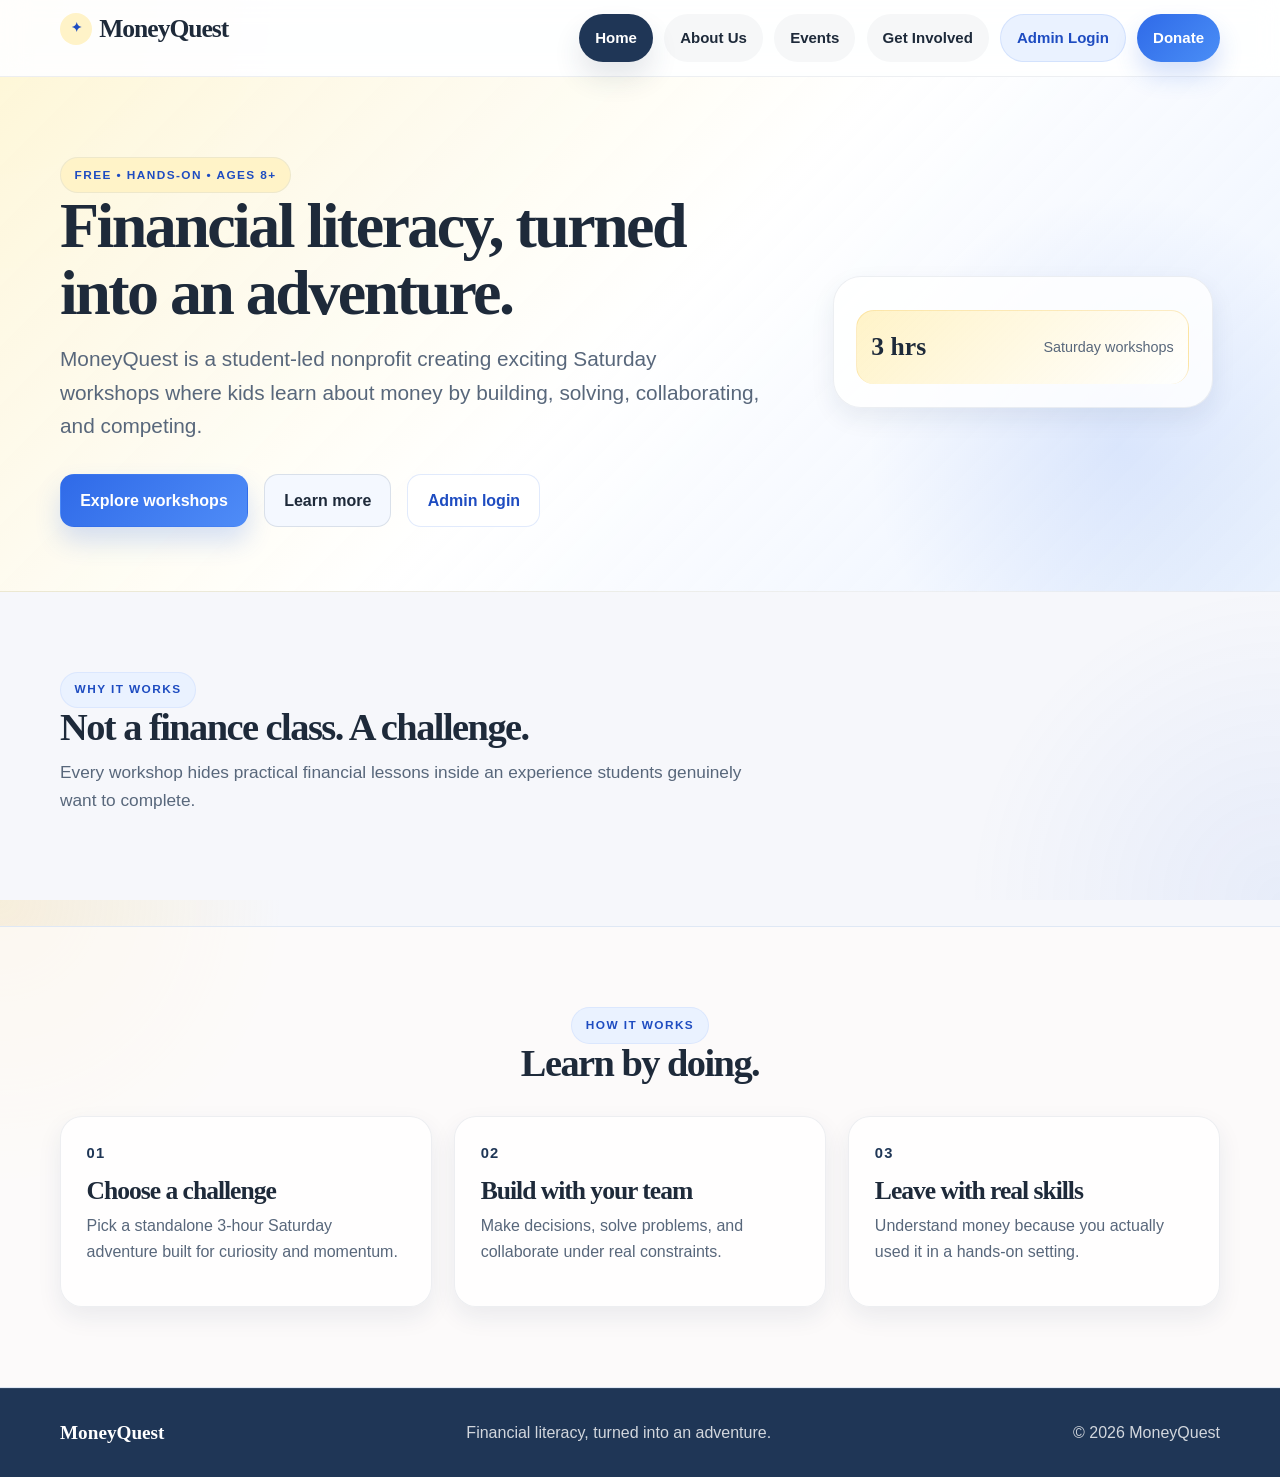
==== index.html @ f7e83d31 "First" ====
<!doctype html>
<html lang="en">
<head>
  <meta charset="utf-8">
  <meta name="viewport" content="width=device-width, initial-scale=1">
  <title>MoneyQuest | Financial Literacy, Turned Into an Adventure</title>
  <link rel="stylesheet" href="css/style.css">
</head>
<body>
  <div id="nav"></div>

  <main>
    <section class="hero">
      <div class="container hero-layout">
        <div>
          <span class="pill">Free • Hands-on • Ages 8+</span>
          <h1>Financial literacy, turned into an adventure.</h1>
          <p>MoneyQuest is a student-led nonprofit creating exciting Saturday workshops where kids learn about money by building, solving, collaborating, and competing.</p>
          <div class="hero-actions">
            <a class="btn primary" href="events.html">Explore workshops</a>
            <a class="btn secondary" href="about.html">Learn more</a>
            <a class="btn tertiary" href="login.html">Admin login</a>
          </div>
        </div>

        <div class="hero-panel">
          <div class="hero-panel__card">
            <div class="mini-stat mini-stat--accent">
              <span class="mini-stat__value">3 hrs</span>
              <span class="mini-stat__label">Saturday workshops</span>
            </div>
          </div>
        </div>
      </div>
    </section>

    <section class="section">
      <div class="container">
        <div class="section-intro">
          <span class="pill alt">Why it works</span>
          <h2>Not a finance class. A challenge.</h2>
          <p>Every workshop hides practical financial lessons inside an experience students genuinely want to complete.</p>
        </div>
      </div>
    </section>

    <section class="section light">
      <div class="container">
        <div class="section-intro center">
          <span class="pill alt">How it works</span>
          <h2>Learn by doing.</h2>
        </div>

        <div class="grid three">
          <article class="card">
            <strong class="step-number">01</strong>
            <h3>Choose a challenge</h3>
            <p>Pick a standalone 3-hour Saturday adventure built for curiosity and momentum.</p>
          </article>
          <article class="card">
            <strong class="step-number">02</strong>
            <h3>Build with your team</h3>
            <p>Make decisions, solve problems, and collaborate under real constraints.</p>
          </article>
          <article class="card">
            <strong class="step-number">03</strong>
            <h3>Leave with real skills</h3>
            <p>Understand money because you actually used it in a hands-on setting.</p>
          </article>
        </div>
      </div>
    </section>
  </main>

  <div id="footer"></div>
  <script src="js/common.js"></script>
</body>
</html>
---- css/style.css ----
:root {
  --bg: #f6f7fb;
  --bg-strong: #edf3ff;
  --panel: #ffffff;
  --panel-strong: #f4f8ff;
  --ink: #1e2a3a;
  --muted: #58677b;
  --line: #dfe8f5;
  --navy: #1f3656;
  --blue: #2f6ae8;
  --blue-deep: #1e4cc1;
  --blue-soft: #eaf2ff;
  --yellow: #f7c95a;
  --yellow-soft: #fff3c8;
  --orange: #ef9d4d;
  --shadow: 0 20px 50px rgba(31, 54, 86, 0.12);
  --shadow-soft: 0 10px 25px rgba(31, 54, 86, 0.08);
  --danger: #bc4d4d;
}

* { box-sizing: border-box; }

html { scroll-behavior: smooth; }

html, body {
  height: 100%;
}

body {
  margin: 0;
  font-family: "Segoe UI", Inter, sans-serif;
  color: var(--ink);
  background:
    radial-gradient(circle at top left, rgba(247, 201, 90, 0.2), transparent 18%),
    radial-gradient(circle at bottom right, rgba(47, 106, 232, 0.08), transparent 20%),
    var(--bg);
  line-height: 1.6;
  display: flex;
  flex-direction: column;
  min-height: 100vh;
}

main {
  flex: 1 0 auto;
}

img { max-width: 100%; display: block; }

a { color: inherit; text-decoration: none; }

button, input, textarea { font: inherit; }

h1, h2, h3, .brand {
  font-family: Georgia, "Times New Roman", serif;
  letter-spacing: -0.04em;
  line-height: 1.04;
  margin: 0 0 0.7em;
}

p { margin: 0 0 1rem; }

.container {
  width: min(1160px, calc(100% - 32px));
  margin: 0 auto;
}

.nav {
  position: sticky;
  top: 0;
  z-index: 40;
  backdrop-filter: blur(14px);
  background: rgba(255, 255, 255, 0.9);
  border-bottom: 1px solid rgba(31, 54, 86, 0.08);
}

.nav-inner {
  display: flex;
  align-items: center;
  justify-content: space-between;
  min-height: 76px;
  gap: 18px;
}

.brand {
  display: inline-flex;
  align-items: center;
  gap: 0.45rem;
  font-size: clamp(1.35rem, 2vw, 2rem);
  font-weight: 800;
  color: var(--ink);
  font-family: Georgia, "Times New Roman", serif;
}

.brand::before {
  content: "✦";
  display: inline-flex;
  align-items: center;
  justify-content: center;
  width: 2rem;
  height: 2rem;
  border-radius: 50%;
  background: var(--yellow-soft);
  color: var(--blue-deep);
  font-size: 0.8rem;
}

.navlinks {
  display: flex;
  align-items: center;
  gap: 0.7rem;
  flex-wrap: wrap;
}

.nav-pill {
  display: inline-flex;
  align-items: center;
  justify-content: center;
  min-height: 48px;
  padding: 0.7rem 1rem;
  border-radius: 999px;
  background: rgba(31, 54, 86, 0.04);
  color: var(--ink);
  font-size: 0.94rem;
  font-weight: 700;
  transition: transform 0.2s ease, background 0.2s ease, color 0.2s ease, box-shadow 0.2s ease;
}

.nav-pill:hover {
  transform: translateY(-1px);
  background: rgba(31, 54, 86, 0.06);
}

.nav-pill--active {
  background: var(--navy);
  color: #fff;
  box-shadow: 0 16px 28px rgba(31, 54, 86, 0.12);
}

.nav-pill--primary {
  background: linear-gradient(135deg, var(--blue), #4a8ef6);
  color: #fff;
  box-shadow: 0 14px 24px rgba(47, 106, 232, 0.2);
}

.nav-pill--login {
  background: var(--blue-soft);
  color: var(--blue-deep);
  border: 1px solid rgba(47, 106, 232, 0.12);
}

.hero {
  position: relative;
  overflow: hidden;
  padding: 5rem 0 4rem;
  background: linear-gradient(135deg, rgba(255, 247, 215, 0.9), rgba(255, 255, 255, 0.96) 50%, rgba(233, 242, 255, 0.85));
  border-bottom: 1px solid rgba(31, 54, 86, 0.08);
}

.hero::before {
  content: "";
  position: absolute;
  inset: auto -10% -28% auto;
  width: 36rem;
  height: 36rem;
  background: radial-gradient(circle, rgba(47, 106, 232, 0.12), transparent 62%);
  pointer-events: none;
}

.hero .container {
  position: relative;
  z-index: 1;
}

.hero-layout {
  display: grid;
  grid-template-columns: 1.3fr 0.7fr;
  gap: 2rem;
  align-items: center;
}

.hero-panel {
  display: flex;
  justify-content: center;
}

.hero-panel__card {
  width: min(100%, 380px);
  padding: 1.4rem;
  border-radius: 28px;
  background: rgba(255, 255, 255, 0.82);
  border: 1px solid rgba(31, 54, 86, 0.08);
  box-shadow: var(--shadow-soft);
}

.mini-stat {
  display: flex;
  align-items: center;
  justify-content: space-between;
  gap: 1rem;
  padding: 1.1rem 0.8rem;
  border-bottom: 1px solid var(--line);
}

.mini-stat:last-child {
  border-bottom: 0;
}

.mini-stat__value {
  display: block;
  font-size: clamp(1.5rem, 2vw, 2.2rem);
  font-weight: 800;
  font-family: Georgia, "Times New Roman", serif;
  color: var(--ink);
}

.mini-stat__label {
  color: var(--muted);
  font-size: 0.9rem;
  max-width: 160px;
  text-align: right;
}

.mini-stat--accent {
  background: linear-gradient(135deg, var(--yellow-soft), rgba(255,255,255,0.8));
  border-radius: 18px;
  margin-top: 0.7rem;
  padding: 1rem 0.9rem;
  border: 1px solid rgba(247, 201, 90, 0.35);
}

.hero h1 {
  max-width: 740px;
  font-size: clamp(3rem, 5vw, 5.2rem);
  margin-bottom: 1rem;
}

.hero p {
  max-width: 700px;
  font-size: clamp(1.05rem, 1.8vw, 1.3rem);
  color: var(--muted);
}

.hero-actions {
  display: flex;
  flex-wrap: wrap;
  gap: 1rem;
  margin-top: 2rem;
}

.pill {
  display: inline-flex;
  align-items: center;
  justify-content: center;
  padding: 0.48rem 0.85rem;
  border-radius: 999px;
  font-size: 0.74rem;
  letter-spacing: 0.12em;
  text-transform: uppercase;
  font-weight: 800;
  background: var(--yellow-soft);
  color: var(--blue-deep);
  border: 1px solid rgba(47, 106, 232, 0.08);
}

.pill.alt {
  background: var(--blue-soft);
  color: var(--blue-deep);
  border-color: rgba(47, 106, 232, 0.08);
}

.section {
  padding: 5rem 0;
}

.section-intro {
  max-width: 720px;
  margin-bottom: 2rem;
}

.section-intro.center {
  max-width: 900px;
  margin-left: auto;
  margin-right: auto;
  text-align: center;
}

.section-intro h2 {
  font-size: clamp(2.3rem, 3vw, 3.3rem);
  margin-bottom: 0.7rem;
}

.section-intro p {
  font-size: 1.08rem;
  color: var(--muted);
}

.light {
  background: rgba(255, 253, 249, 0.7);
  border-top: 1px solid var(--line);
  border-bottom: 1px solid var(--line);
}

.grid {
  display: grid;
  gap: 1.4rem;
}

.three {
  grid-template-columns: repeat(3, minmax(0, 1fr));
  align-items: stretch;
}

.card {
  background: rgba(255, 255, 255, 0.76);
  border: 1px solid rgba(31, 54, 86, 0.08);
  border-radius: 22px;
  padding: 1.6rem;
  box-shadow: var(--shadow-soft);
  min-height: 100%;
}

.card > .emoji,
.emoji {
  display: inline-flex;
  align-items: center;
  justify-content: center;
  width: 4rem;
  height: 4rem;
  border-radius: 18px;
  background: linear-gradient(135deg, var(--yellow-soft), var(--blue-soft));
  font-size: 2rem;
  margin-bottom: 1rem;
  border: 1px solid rgba(47, 106, 232, 0.08);
}

.step-number {
  display: block;
  margin-bottom: 0.75rem;
  color: var(--navy);
  font-size: 0.92rem;
  font-weight: 800;
  letter-spacing: 0.08em;
}

.hero-emoji {
  width: 5rem;
  height: 5rem;
  font-size: 2.6rem;
  margin-bottom: 1.2rem;
}

.card h2, .card h3 {
  font-size: clamp(1.4rem, 2vw, 2rem);
  margin-bottom: 0.55rem;
}

.card p {
  color: var(--muted);
}

.muted { color: var(--muted); }

.page-hero {
  padding-top: 4rem;
  padding-bottom: 2rem;
}

.page-hero .section-intro {
  margin-bottom: 0;
}

.story-grid {
  display: grid;
  grid-template-columns: repeat(2, minmax(0, 1fr));
  gap: 1.5rem;
  margin-top: 2rem;
}

.story-card {
  background: rgba(255,255,255,0.8);
  border: 1px solid var(--line);
  border-radius: 22px;
  padding: 1.7rem;
  box-shadow: var(--shadow-soft);
}

.story-card h3 {
  font-size: clamp(1.5rem, 2vw, 2rem);
  margin-bottom: 0.7rem;
}

.event-hero {
  padding-top: 3rem;
  padding-bottom: 1.5rem;
}

.event-card {
  display: flex;
  flex-direction: column;
  min-height: 100%;
}

.event-card__meta {
  margin: 0.7rem 0 1rem;
  color: var(--muted);
  font-size: 0.96rem;
}

.event-card__footer {
  margin-top: auto;
  display: flex;
  align-items: center;
  justify-content: space-between;
  gap: 0.8rem;
  flex-wrap: wrap;
  padding-top: 1rem;
}

.event-card__footer strong {
  color: var(--ink);
}

.team-grid {
  display: grid;
  grid-template-columns: repeat(4, minmax(0, 1fr));
  gap: 1.25rem;
  margin-top: 2rem;
}

.team-card {
  background: rgba(255,255,255,0.8);
  border: 1px solid var(--line);
  border-radius: 20px;
  padding: 1.2rem;
  box-shadow: var(--shadow-soft);
  text-align: left;
}

.team-card__avatar {
  width: 3.2rem;
  height: 3.2rem;
  border-radius: 50%;
  display: inline-flex;
  align-items: center;
  justify-content: center;
  background: linear-gradient(135deg, var(--yellow-soft), var(--blue-soft));
  border: 1px solid rgba(47, 106, 232, 0.08);
  font-size: 1.4rem;
  margin-bottom: 0.9rem;
}

.team-card h3 {
  font-size: 1.2rem;
  margin-bottom: 0.2rem;
}

.team-role {
  display: inline-block;
  margin-bottom: 0.7rem;
  font-size: 0.76rem;
  letter-spacing: 0.08em;
  text-transform: uppercase;
  color: var(--blue-deep);
  font-weight: 800;
}

.team-card p {
  margin-bottom: 0;
  font-size: 0.95rem;
}

.lead {
  font-size: 1.15rem;
  max-width: 760px;
}

.tag {
  display: inline-flex;
  align-items: center;
  justify-content: center;
  padding: 0.38rem 0.7rem;
  margin: 0.18rem 0.35rem 0.18rem 0;
  border-radius: 999px;
  background: var(--blue-soft);
  border: 1px solid rgba(47, 106, 232, 0.09);
  color: var(--blue-deep);
  font-size: 0.72rem;
  font-weight: 700;
}

.tag.open {
  background: rgba(247, 201, 90, 0.2);
  color: #7d5612;
  border-color: rgba(247, 201, 90, 0.28);
}

.btn {
  display: inline-flex;
  align-items: center;
  justify-content: center;
  gap: 0.5rem;
  min-height: 46px;
  padding: 0.78rem 1.2rem;
  border-radius: 14px;
  border: 1px solid transparent;
  font-weight: 800;
  cursor: pointer;
  transition: transform 0.18s ease, box-shadow 0.18s ease, border-color 0.18s ease;
}

.btn:hover {
  transform: translateY(-1px);
}

.btn.primary {
  background: linear-gradient(135deg, var(--blue), #4f8cf7);
  color: #fff;
  box-shadow: 0 14px 26px rgba(47, 106, 232, 0.2);
}

.btn.secondary {
  background: var(--panel-strong);
  color: var(--ink);
  border-color: rgba(31, 54, 86, 0.12);
}

.btn.tertiary {
  background: rgba(255, 255, 255, 0.8);
  color: var(--blue-deep);
  border-color: rgba(47, 106, 232, 0.14);
}

.btn.danger {
  background: #fff0ee;
  color: var(--danger);
  border-color: rgba(166, 61, 53, 0.15);
}

.btn.disabled {
  background: #f1efe9;
  color: var(--muted);
  cursor: not-allowed;
  box-shadow: none;
}

.btn.small {
  min-height: 36px;
  padding: 0.5rem 0.8rem;
  font-size: 0.82rem;
}

.form {
  max-width: 650px;
  margin: 2.2rem auto;
}

.form-inner { max-width: 700px; }

.field {
  display: flex;
  flex-direction: column;
  gap: 0.5rem;
  margin: 1rem 0;
}

.field label, label {
  font-weight: 700;
  color: var(--ink);
}

.field input,
.field textarea,
.field select {
  width: 100%;
  padding: 0.85rem 1rem;
  border: 1px solid rgba(103, 94, 86, 0.2);
  border-radius: 14px;
  background: rgba(255, 255, 255, 0.78);
  color: var(--ink);
  box-shadow: inset 0 1px 1px rgba(0,0,0,0.02);
}

.field textarea {
  min-height: 130px;
  resize: vertical;
}

.field input:focus,
.field textarea:focus,
.field select:focus {
  outline: 3px solid rgba(183, 103, 77, 0.12);
  border-color: rgba(183, 103, 77, 0.35);
}

.row {
  display: grid;
  grid-template-columns: repeat(2, minmax(0, 1fr));
  gap: 1rem;
}

hr {
  border: 0;
  border-top: 1px solid var(--line);
  margin: 1.8rem 0;
}

.notice, .error {
  padding: 0.9rem 1rem;
  border-radius: 12px;
  font-weight: 700;
  margin-top: 0.8rem;
}

.notice {
  background: var(--sage-soft);
  color: #254b2b;
}

.error {
  background: #fdeae7;
  color: var(--danger);
}

.check {
  display: flex;
  align-items: flex-start;
  gap: 0.75rem;
  margin: 1rem 0;
  color: var(--muted);
}

.check input {
  margin-top: 0.3rem;
}

.center { text-align: center; }

.dashboard { padding: 2.5rem 0 4rem; }

.dashboard-head {
  display: flex;
  justify-content: space-between;
  align-items: center;
  gap: 1rem;
  margin-bottom: 1.5rem;
}

.dashboard-head h1 {
  font-size: clamp(2.4rem, 4vw, 3.4rem);
  margin-bottom: 0.2rem;
}

.dashboard-grid {
  display: grid;
  grid-template-columns: minmax(0, 0.9fr) minmax(0, 1.4fr);
  gap: 1.4rem;
}

.statgrid {
  display: grid;
  grid-template-columns: repeat(4, minmax(0, 1fr));
  gap: 1rem;
  margin-bottom: 1.3rem;
}

.statgrid .card {
  padding: 1.2rem 1rem;
}

.stat {
  font-size: 2rem;
  font-weight: 800;
  color: var(--ink);
  margin-bottom: 0.2rem;
  font-family: Georgia, "Times New Roman", serif;
}

.section-head {
  display: flex;
  align-items: center;
  justify-content: space-between;
  gap: 0.7rem;
  margin-bottom: 1rem;
}

.eventrow {
  display: grid;
  grid-template-columns: minmax(0, 1.6fr) minmax(105px, 0.7fr) minmax(90px, 0.7fr) auto;
  gap: 1rem;
  align-items: center;
  padding: 1rem 0;
  border-bottom: 1px solid var(--line);
}

.eventrow:last-child { border-bottom: 0; }

.event-tabs {
  display: flex;
  gap: 0.75rem;
  margin: 1.5rem 0 1.25rem;
  flex-wrap: wrap;
}

.event-tab {
  appearance: none;
  border: 1px solid rgba(31, 54, 86, 0.12);
  background: rgba(255, 255, 255, 0.7);
  color: var(--ink);
  border-radius: 999px;
  min-height: 44px;
  padding: 0.7rem 1rem;
  font-weight: 800;
  cursor: pointer;
}

.event-tab.is-active {
  background: var(--navy);
  color: #fff;
  border-color: var(--navy);
}

.event-list {
  display: flex;
  flex-direction: column;
  gap: 1.1rem;
}

.event-banner-card {
  display: flex;
  flex-direction: column;
  gap: 1rem;
  padding: 1.3rem 1.4rem;
  background: rgba(255,255,255,0.82);
  border: 1px solid rgba(31, 54, 86, 0.08);
  border-radius: 24px;
  box-shadow: var(--shadow-soft);
}

.event-banner-card__content {
  display: grid;
  grid-template-columns: 86px minmax(0, 1fr);
  gap: 1.2rem;
  align-items: start;
}

.event-banner-card__icon {
  display: flex;
  align-items: center;
  justify-content: center;
  width: 86px;
  height: 86px;
  border-radius: 22px;
  background: linear-gradient(135deg, var(--yellow-soft), var(--blue-soft));
  font-size: 2.3rem;
  border: 1px solid rgba(47, 106, 232, 0.08);
}

.event-banner-card__body h2 {
  margin: 0.35rem 0 0.15rem;
  font-size: clamp(1.9rem, 2.4vw, 3rem);
}

.event-banner-card__topline {
  display: flex;
  justify-content: space-between;
  align-items: center;
  gap: 1rem;
  flex-wrap: wrap;
}

.event-banner-card__tags {
  display: flex;
  flex-wrap: wrap;
  gap: 0.35rem;
  margin-top: 0.8rem;
}

.event-banner-card__footer {
  display: flex;
  justify-content: space-between;
  align-items: center;
  gap: 0.8rem;
  flex-wrap: wrap;
  padding-top: 0.8rem;
  border-top: 1px solid var(--line);
}

.event-banner-card--past {
  background: rgba(244, 248, 255, 0.9);
}

.admin-edit-card {
  margin-top: 1.5rem;
}

.admin-list-block {
  margin-top: 1.5rem;
  padding-top: 1.1rem;
  border-top: 1px solid var(--line);
}

.admin-list-block h3 {
  font-size: 1.15rem;
  margin-bottom: 0.8rem;
}

.admin-list {
  display: flex;
  flex-direction: column;
  gap: 0.75rem;
}

.admin-item {
  display: flex;
  align-items: center;
  justify-content: space-between;
  gap: 0.85rem;
  padding: 0.8rem 0.9rem;
  border-radius: 12px;
  background: var(--panel-strong);
  border: 1px solid var(--line);
}

.admin-item__meta {
  display: flex;
  flex-direction: column;
  gap: 0.1rem;
}

footer {
  margin-top: auto;
  background: var(--navy);
  color: rgba(255,255,255,0.8);
  border-top: 1px solid rgba(255,255,255,0.08);
}

.footer-inner {
  display: flex;
  justify-content: space-between;
  align-items: center;
  flex-wrap: wrap;
  gap: 0.75rem 1rem;
  min-height: 88px;
}

footer b {
  color: #fff;
  font-family: Georgia, "Times New Roman", serif;
  font-size: 1.2rem;
}

@media (max-width: 850px) {
  .three,
  .dashboard-grid,
  .statgrid {
    grid-template-columns: repeat(2, minmax(0, 1fr));
  }

  .hero-layout {
    grid-template-columns: 1fr;
    gap: 1.5rem;
  }

  .hero {
    padding-top: 4rem;
  }

  .hero-panel {
    justify-content: flex-start;
  }

  .eventrow {
    grid-template-columns: 1fr;
    padding-bottom: 1.2rem;
  }

  .navlinks {
    gap: 0.7rem;
  }
}

@media (max-width: 560px) {
  .three,
  .dashboard-grid,
  .statgrid,
  .row {
    grid-template-columns: 1fr;
  }

  .nav-inner {
    align-items: flex-start;
    padding: 0.8rem 0;
  }

  .navlinks {
    justify-content: flex-end;
    gap: 0.45rem;
    flex-wrap: wrap;
  }

  .navlinks > a:not(.nav-pill--login):not(.nav-pill--primary) {
    display: none;
  }

  .nav-pill,
  .nav-pill--login,
  .nav-pill--primary {
    min-height: 40px;
    padding: 0.55rem 0.8rem;
    font-size: 0.75rem;
  }

  .hero {
    padding-top: 4rem;
    padding-bottom: 3rem;
  }

  .hero h1 {
    font-size: clamp(2.5rem, 12vw, 3.5rem);
  }

  .hero p {
    font-size: 1rem;
  }

  .hero-actions {
    flex-direction: column;
    align-items: stretch;
  }

  .hero-actions .btn {
    width: 100%;
  }

  .mini-stat--accent {
    width: 100%;
  }

  .section {
    padding: 4rem 0;
  }

  .dashboard-head {
    flex-direction: column;
    align-items: flex-start;
  }

  .container {
    width: min(100% - 22px, 1160px);
  }
}
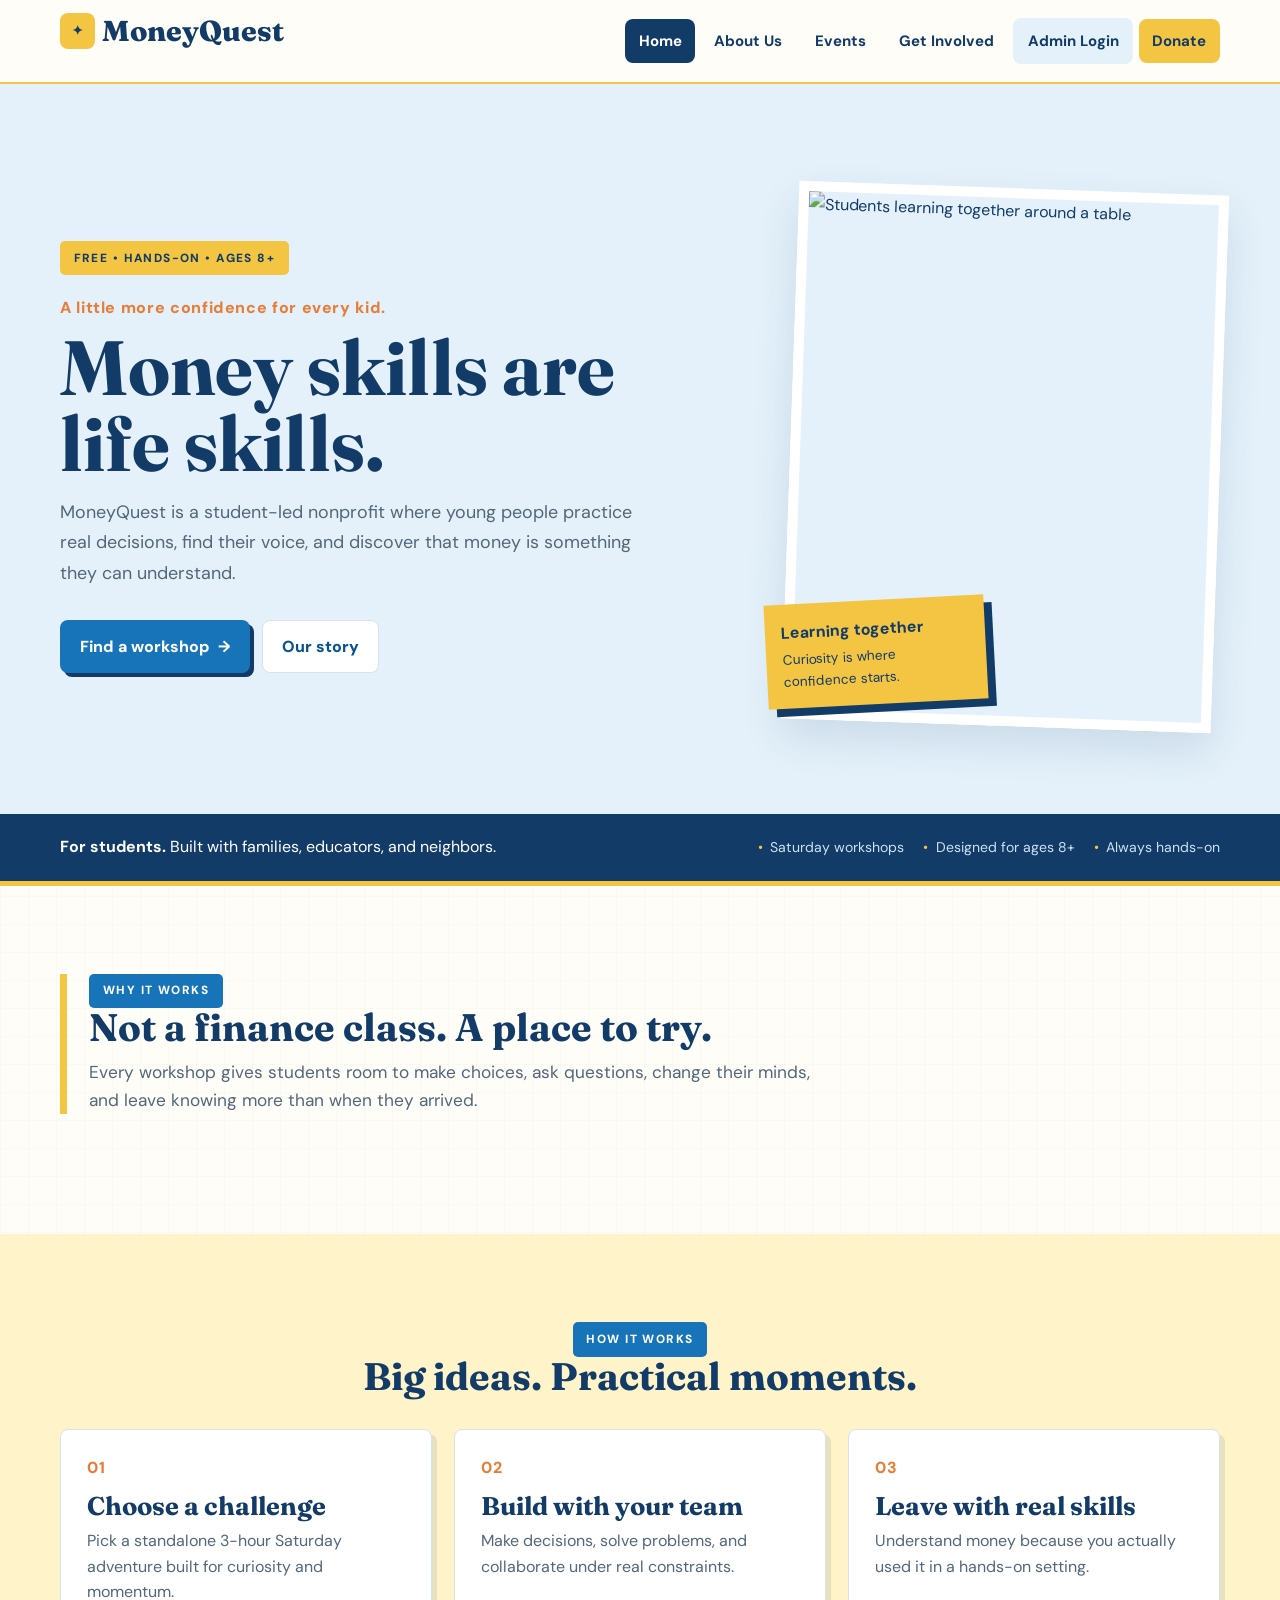
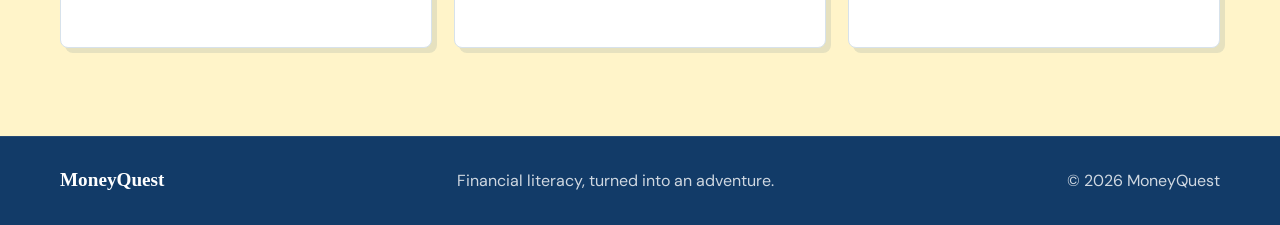
==== commit 50419b8c: "a" ====
--- a/index.html
+++ b/index.html
@@ -12,34 +12,39 @@
   <main>
     <section class="hero">
       <div class="container hero-layout">
-        <div>
+        <div class="hero-copy">
           <span class="pill">Free • Hands-on • Ages 8+</span>
-          <h1>Financial literacy, turned into an adventure.</h1>
-          <p>MoneyQuest is a student-led nonprofit creating exciting Saturday workshops where kids learn about money by building, solving, collaborating, and competing.</p>
+          <p class="hero-eyebrow">A little more confidence for every kid.</p>
+          <h1>Money skills are life skills.</h1>
+          <p>MoneyQuest is a student-led nonprofit where young people practice real decisions, find their voice, and discover that money is something they can understand.</p>
           <div class="hero-actions">
-            <a class="btn primary" href="events.html">Explore workshops</a>
-            <a class="btn secondary" href="about.html">Learn more</a>
-            <a class="btn tertiary" href="login.html">Admin login</a>
+            <a class="btn primary" href="events.html">Find a workshop <span aria-hidden="true">→</span></a>
+            <a class="btn tertiary" href="about.html">Our story</a>
           </div>
         </div>
 
         <div class="hero-panel">
-          <div class="hero-panel__card">
-            <div class="mini-stat mini-stat--accent">
-              <span class="mini-stat__value">3 hrs</span>
-              <span class="mini-stat__label">Saturday workshops</span>
-            </div>
-          </div>
+          <figure class="hero-photo">
+            <img src="https://images.unsplash.com/photo-1509099836639-18ba1795216d?auto=format&fit=crop&w=1000&q=85" alt="Students learning together around a table">
+            <figcaption><strong>Learning together</strong><span>Curiosity is where confidence starts.</span></figcaption>
+          </figure>
         </div>
+      </div>
+    </section>
+
+    <section class="impact-strip">
+      <div class="container impact-strip__inner">
+        <p><strong>For students.</strong> Built with families, educators, and neighbors.</p>
+        <div class="impact-strip__notes"><span>Saturday workshops</span><span>Designed for ages 8+</span><span>Always hands-on</span></div>
       </div>
     </section>
 
     <section class="section">
       <div class="container">
-        <div class="section-intro">
+        <div class="section-intro section-intro--split">
           <span class="pill alt">Why it works</span>
-          <h2>Not a finance class. A challenge.</h2>
-          <p>Every workshop hides practical financial lessons inside an experience students genuinely want to complete.</p>
+          <h2>Not a finance class. A place to try.</h2>
+          <p>Every workshop gives students room to make choices, ask questions, change their minds, and leave knowing more than when they arrived.</p>
         </div>
       </div>
     </section>
@@ -48,7 +53,7 @@
       <div class="container">
         <div class="section-intro center">
           <span class="pill alt">How it works</span>
-          <h2>Learn by doing.</h2>
+          <h2>Big ideas. Practical moments.</h2>
         </div>
 
         <div class="grid three">
@@ -73,6 +78,7 @@
   </main>
 
   <div id="footer"></div>
+  <script src="js/config.js"></script>
   <script src="js/common.js"></script>
 </body>
 </html>
--- a/css/style.css
+++ b/css/style.css
@@ -1,3 +1,5 @@
+@import url('https://fonts.googleapis.com/css2?family=DM+Sans:wght@400;500;700;800&family=Fraunces:opsz,wght@9..144,600;9..144,700&display=swap');
+
 :root {
   --bg: #f6f7fb;
   --bg-strong: #edf3ff;
@@ -635,7 +637,7 @@
 
 .center { text-align: center; }
 
-.dashboard { padding: 2.5rem 0 4rem; }
+.dashboard { padding: 3.5rem 0 5rem; background: linear-gradient(180deg, #f7fbff 0, #fdfdfc 42%, #fff 100%); }
 
 .dashboard-head {
   display: flex;
@@ -649,6 +651,8 @@
   font-size: clamp(2.4rem, 4vw, 3.4rem);
   margin-bottom: 0.2rem;
 }
+
+.dashboard-head__actions { display: flex; gap: 0.7rem; flex-wrap: wrap; }
 
 .dashboard-grid {
   display: grid;
@@ -666,6 +670,30 @@
 .statgrid .card {
   padding: 1.2rem 1rem;
 }
+
+.stat-card {
+  min-height: 150px;
+  padding: 1.2rem 1.25rem;
+  border: 1px solid rgba(31, 54, 86, 0.1);
+  border-radius: 18px;
+  display: flex;
+  flex-direction: column;
+  justify-content: space-between;
+  box-shadow: var(--shadow-soft);
+}
+
+.stat-card--blue { background: #eaf3ff; }
+.stat-card--yellow { background: #fff7d8; }
+.stat-card--green { background: #e8f8ef; }
+.stat-card--pink { background: #fcecf0; }
+.stat-card__label { color: var(--muted); font-size: 0.8rem; font-weight: 800; text-transform: uppercase; letter-spacing: 0.06em; }
+.stat-card strong { color: var(--ink); font-family: Georgia, "Times New Roman", serif; font-size: 2.8rem; line-height: 1; }
+.stat-card__detail { color: var(--muted); font-size: 0.86rem; }
+
+.dashboard-card { padding: 1.5rem; }
+.dashboard-card--wide { grid-column: 1 / -1; }
+.dashboard-card--create { border-top: 4px solid var(--blue); }
+.card-kicker { color: var(--blue); font-size: 0.72rem; font-weight: 900; letter-spacing: 0.12em; text-transform: uppercase; margin-bottom: 0.35rem; }
 
 .stat {
   font-size: 2rem;
@@ -693,6 +721,39 @@
 }
 
 .eventrow:last-child { border-bottom: 0; }
+
+.event-table-wrap, .spreadsheet-wrap { overflow-x: auto; }
+.event-table, .registration-table { width: 100%; border-collapse: collapse; min-width: 920px; }
+.event-table th, .registration-table th { color: var(--muted); font-size: 0.72rem; letter-spacing: 0.08em; padding: 0.8rem 0.7rem; text-align: left; text-transform: uppercase; border-bottom: 1px solid var(--line); }
+.event-table td, .registration-table td { padding: 1rem 0.7rem; border-bottom: 1px solid var(--line); vertical-align: middle; }
+.event-table tbody tr:hover, .registration-table tbody tr:hover { background: #f8fbff; }
+.event-table td small, .registration-table td small { display: block; color: var(--muted); margin-top: 0.2rem; }
+.event-table__name { display: flex; align-items: center; gap: 0.75rem; min-width: 190px; }
+.event-table__name strong { display: block; font-size: 1rem; }
+.event-table__emoji { width: 42px; height: 42px; display: grid; place-items: center; background: var(--yellow-soft); border-radius: 12px; font-size: 1.4rem; flex: 0 0 auto; }
+.status-dot { display: inline-flex; align-items: center; gap: 0.35rem; font-weight: 800; }
+.status-dot::before { content: ''; width: 8px; height: 8px; border-radius: 50%; background: currentColor; }
+.status-dot--open { color: #16834a; }
+.status-dot--full { color: var(--danger); }
+.event-actions { display: flex; align-items: center; justify-content: flex-end; gap: 0.4rem; flex-wrap: wrap; min-width: 280px; }
+.waitlist-on { background: #fff3c2; color: #725600; border-color: #e8c94d; }
+.icon-button { border: 0; width: 34px; height: 34px; border-radius: 9px; cursor: pointer; font-size: 1.25rem; font-weight: 800; }
+.icon-button.danger { background: #fdeae7; color: var(--danger); }
+.empty-dashboard { padding: 2.5rem 1rem; text-align: center; color: var(--muted); display: flex; flex-direction: column; gap: 0.35rem; }
+.empty-dashboard strong { color: var(--ink); font-size: 1.15rem; }
+
+.dashboard-dialog { width: min(760px, calc(100% - 2rem)); max-height: calc(100vh - 2rem); padding: 0; border: 0; border-radius: 20px; box-shadow: 0 24px 80px rgba(31, 54, 86, 0.28); color: var(--ink); }
+.dashboard-dialog--wide { width: min(1180px, calc(100% - 2rem)); }
+.dashboard-dialog::backdrop { background: rgba(19, 37, 63, 0.55); }
+.dialog-form { padding: 1.5rem; max-height: calc(100vh - 2rem); overflow-y: auto; }
+.dialog-head { display: flex; align-items: flex-start; justify-content: space-between; gap: 1rem; margin-bottom: 1.3rem; }
+.dialog-head h2 { margin-bottom: 0; }
+.dialog-close { border: 0; background: transparent; color: var(--muted); font-size: 1.8rem; line-height: 1; cursor: pointer; }
+.dialog-actions { display: flex; justify-content: flex-end; gap: 0.7rem; margin-top: 1.2rem; }
+.registration-toolbar { display: flex; align-items: end; justify-content: space-between; gap: 1rem; margin-bottom: 1rem; }
+.registration-toolbar .field { margin: 0; min-width: 280px; }
+.registration-table { min-width: 980px; }
+.status-select { border: 1px solid var(--line); border-radius: 8px; padding: 0.45rem 0.55rem; background: #fff; color: var(--ink); font-weight: 700; }
 
 .event-tabs {
   display: flex;
@@ -874,6 +935,8 @@
     padding-bottom: 1.2rem;
   }
 
+  .event-actions { justify-content: flex-start; }
+
   .navlinks {
     gap: 0.7rem;
   }
@@ -945,8 +1008,121 @@
     align-items: flex-start;
   }
 
+  .dashboard-head__actions { width: 100%; }
+  .dashboard-head__actions .btn { flex: 1; }
+  .registration-toolbar { align-items: stretch; flex-direction: column; }
+  .registration-toolbar .field { min-width: 0; }
+  .dialog-form { padding: 1.1rem; }
+
   .container {
     width: min(100% - 22px, 1160px);
   }
 }
 
+
+/* Shared visual direction: bright, grounded, and community-first. */
+:root {
+  --bg: #fffdf7;
+  --bg-strong: #e7f2fb;
+  --panel: #ffffff;
+  --panel-strong: #f5f9fc;
+  --ink: #123b68;
+  --muted: #526779;
+  --line: #d7e2eb;
+  --navy: #123b68;
+  --blue: #1874b8;
+  --blue-deep: #07538d;
+  --blue-soft: #e4f1fa;
+  --yellow: #f4c542;
+  --yellow-soft: #fff2bd;
+  --orange: #e77d37;
+  --shadow: 0 18px 40px rgba(18, 59, 104, 0.12);
+  --shadow-soft: 0 8px 20px rgba(18, 59, 104, 0.08);
+  --danger: #b64942;
+}
+
+body {
+  font-family: 'DM Sans', 'Segoe UI', sans-serif;
+  background-color: var(--bg);
+  background-image: linear-gradient(rgba(18, 59, 104, 0.025) 1px, transparent 1px), linear-gradient(90deg, rgba(18, 59, 104, 0.025) 1px, transparent 1px);
+  background-size: 28px 28px;
+}
+
+h1, h2, h3, .brand { font-family: 'Fraunces', Georgia, serif; letter-spacing: 0; }
+.nav { background: rgba(255, 253, 247, 0.96); border-bottom: 2px solid var(--yellow); }
+.nav-inner { min-height: 82px; }
+.brand { color: var(--navy); font-size: 1.8rem; }
+.brand::before { width: 2.2rem; height: 2.2rem; border-radius: 8px; background: var(--yellow); color: var(--navy); }
+.navlinks { gap: 0.35rem; }
+.nav-pill { border-radius: 8px; background: transparent; color: var(--navy); min-height: 42px; padding: 0.6rem 0.85rem; }
+.nav-pill:hover { transform: none; background: var(--blue-soft); }
+.nav-pill--active { background: var(--navy); color: #fff; box-shadow: none; }
+.nav-pill--primary { background: var(--yellow); color: var(--navy); box-shadow: none; }
+.nav-pill--login { background: var(--blue-soft); border-color: transparent; }
+
+.hero { padding: 6.5rem 0 5.5rem; background: var(--blue-soft); border-bottom: 0; }
+.hero::before { display: none; }
+.hero-layout { grid-template-columns: minmax(0, 1fr) minmax(360px, 0.8fr); gap: 5rem; }
+.hero-copy { max-width: 650px; }
+.hero-eyebrow { color: var(--orange) !important; font-size: 1rem !important; font-weight: 800; letter-spacing: 0.04em; margin: 1.2rem 0 0.55rem; }
+.hero h1 { max-width: 620px; font-size: clamp(3.2rem, 6vw, 6.2rem); line-height: 0.98; color: var(--navy); }
+.hero p { font-size: 1.12rem; line-height: 1.7; }
+.hero-actions { gap: 0.7rem; }
+.hero-panel { justify-content: flex-end; }
+.hero-photo { position: relative; margin: 0; width: min(100%, 430px); }
+.hero-photo img { width: 100%; aspect-ratio: 4 / 5; object-fit: cover; border: 10px solid #fff; box-shadow: var(--shadow); transform: rotate(2deg); }
+.hero-photo figcaption { position: absolute; left: -1.5rem; bottom: 1.3rem; width: 220px; padding: 1rem; background: var(--yellow); color: var(--navy); box-shadow: 8px 8px 0 var(--navy); transform: rotate(-3deg); }
+.hero-photo figcaption strong, .hero-photo figcaption span { display: block; }
+.hero-photo figcaption span { margin-top: 0.2rem; font-size: 0.85rem; }
+.impact-strip { background: var(--navy); color: #fff; border-bottom: 5px solid var(--yellow); }
+.impact-strip__inner { display: flex; align-items: center; justify-content: space-between; gap: 1.5rem; padding: 1.3rem 0; }
+.impact-strip p { margin: 0; }
+.impact-strip__notes { display: flex; gap: 1.2rem; flex-wrap: wrap; color: #cce3f2; font-size: 0.88rem; }
+.impact-strip__notes span::before { content: '•'; color: var(--yellow); margin-right: 0.45rem; }
+
+.section { padding: 5.5rem 0; }
+.section-intro h2 { color: var(--navy); }
+.section-intro--split { max-width: 760px; border-left: 7px solid var(--yellow); padding-left: 1.4rem; }
+.light { background: #fff4c9; border-top: 0; border-bottom: 0; }
+.card, .story-card, .team-card, .event-banner-card { border-radius: 8px; box-shadow: 5px 5px 0 rgba(18, 59, 104, 0.1); border: 1px solid var(--line); background: #fff; }
+.card > .emoji, .emoji, .team-card__avatar { border-radius: 8px; background: var(--yellow-soft); border: 0; }
+.step-number { color: var(--orange); font-size: 1rem; }
+.btn { border-radius: 8px; }
+.btn.primary { background: var(--blue); box-shadow: 4px 4px 0 var(--navy); }
+.btn.primary:hover { box-shadow: 2px 2px 0 var(--navy); transform: translate(2px, 2px); }
+.btn.secondary, .btn.tertiary { background: #fff; border-color: var(--line); }
+.pill { border-radius: 5px; background: var(--yellow); color: var(--navy); border: 0; }
+.pill.alt { background: var(--blue); color: #fff; }
+.tag { border-radius: 5px; }
+.page-hero { padding-top: 5rem; }
+.about-intro { display: grid; grid-template-columns: minmax(0, 1fr) minmax(260px, 0.55fr); column-gap: 4rem; align-items: end; }
+.about-intro > .pill, .about-intro > h1, .about-intro > p { grid-column: 1; }
+.about-intro > img { grid-column: 2; grid-row: 1 / span 3; width: 100%; height: 360px; object-fit: cover; border: 8px solid #fff; box-shadow: var(--shadow); transform: rotate(2deg); }
+.story-card { background: var(--navy); color: #fff; border: 0; box-shadow: 7px 7px 0 var(--yellow); }
+.story-card p { color: #d8e9f4; }
+.story-card h3 { color: #fff; }
+.story-card .emoji { background: var(--yellow); }
+.team-card { box-shadow: none; }
+.team-card__avatar { background: var(--blue-soft); color: var(--blue-deep); }
+.team-role { color: var(--orange); }
+.event-banner-card { box-shadow: 5px 5px 0 rgba(18, 59, 104, 0.1); }
+.event-banner-card__icon { border-radius: 8px; background: var(--yellow-soft); }
+
+@media (max-width: 850px) {
+  .hero-layout { grid-template-columns: 1fr; gap: 2.5rem; }
+  .hero-panel { justify-content: flex-start; }
+  .hero-photo { width: min(100%, 390px); }
+  .impact-strip__inner { align-items: flex-start; flex-direction: column; }
+  .about-intro { grid-template-columns: 1fr; }
+  .about-intro > img { grid-column: 1; grid-row: auto; margin-top: 1rem; max-width: 430px; }
+}
+
+@media (max-width: 560px) {
+  .hero { padding: 4.5rem 0 4rem; }
+  .hero h1 { font-size: clamp(3rem, 15vw, 4.3rem); }
+  .hero-photo figcaption { left: 0.5rem; }
+  .hero-actions { flex-direction: row; align-items: stretch; }
+  .hero-actions .btn { flex: 1; }
+  .about-intro > img { height: 280px; }
+}
+
